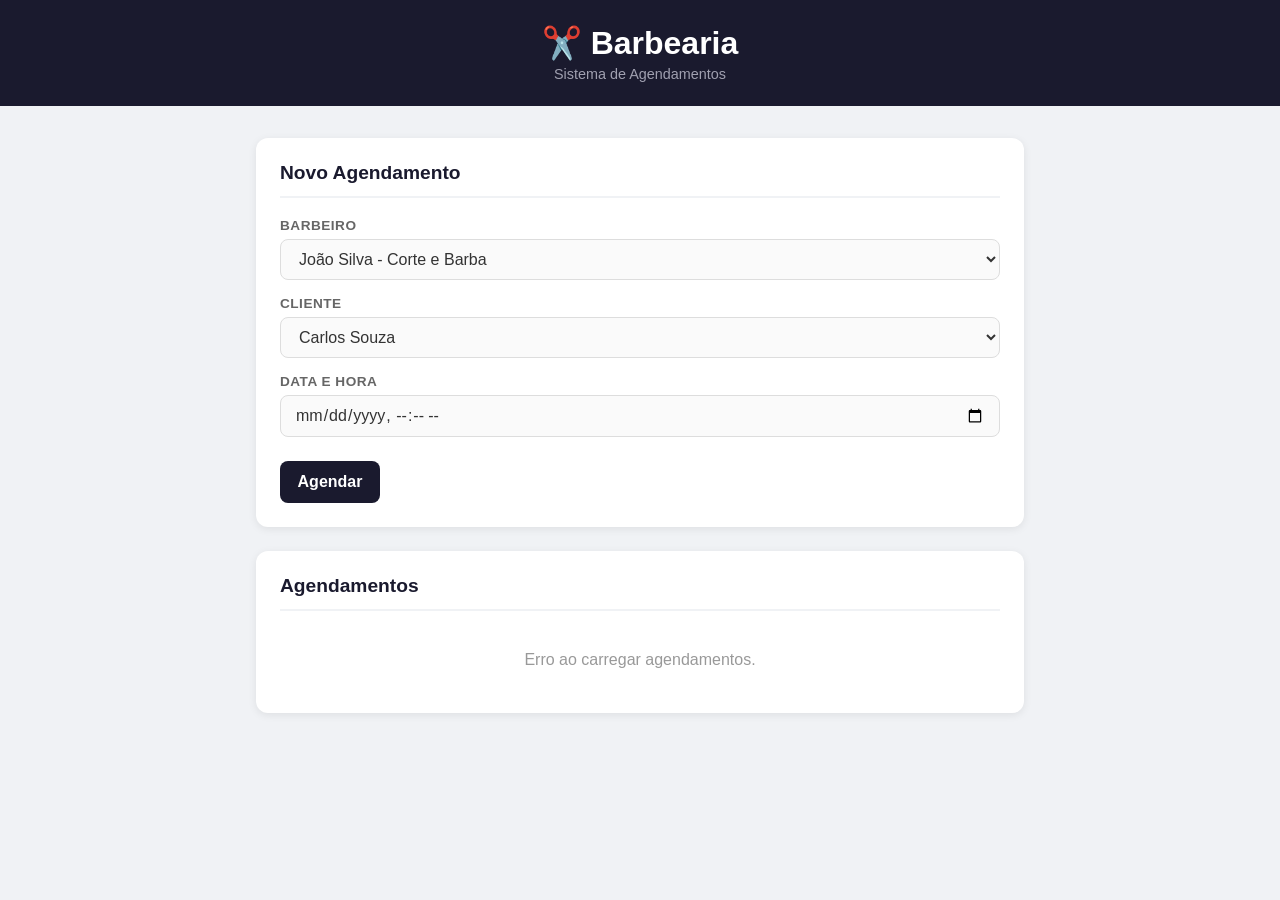
==== frontend/index.html @ 9477bc3a "feat: criação do frontend com HTML, CSS e JavaScript" ====
<!DOCTYPE html>
<html lang="en">
<head>
    <meta charset="UTF-8">
    <meta name="viewport" content="width=device-width, initial-scale=1.0">
    <title>Barbearia - Agendamentos</title>
    <link rel="stylesheet" href="style.css">
</head>
<body>
    <header>
        <h1>✂️ Barbearia</h1>
        <p>Sistema de Agendamentos</p>
    </header>
    
    <main>
        <!-- Formulário de Agendamento -->
         <section class="card" id="secao-formulario">
            <h2>Novo Agendamento</h2>

            <div class="campo">
                <label>Barbeiro</label>
                <select id="barbeiro_id">
                    <option value="1">João Silva - Corte e Barba</option>
                </select>
            </div>

            <div class="campo">
                <label>Cliente</label>
                <select id="cliente_id">
                    <option value="1">Carlos Souza</option>
                </select>
            </div>

            <div class="campo">
                <label>Data e Hora</label>
                <input type="datetime-local" id="data_hora">
            </div>

            <button id="btn-agendar">Agendar</button>

            <p id="mensagem-feedback"></p>
         </section>

         <!-- Lista de Agendamentos -->
          <section class="card" id="secao-lista">
            <h2>Agendamentos</h2>
            <div id="lista-agendamentos">
                <p>Carregando...</p>
            </div>
          </section>
    </main>
    
    <script src="app.js"></script>
</body>
</html>
---- frontend/style.css ----
* {
    margin: 0;
    padding: 0;
    box-sizing: border-box;
    font-family: 'Segoe UI', sans-serif;
}

body {
    background-color: #f0f2f5;
    color: #333;
}

header {
    background-color: #1a1a2e;
    color: white;
    text-align: center;
    padding: 24px;
}

header h1 {
    font-size: 2rem;
    margin-bottom: 4px;
}

header p {
    color: #a0a0b0;
    font-size: 0.9rem;
}

main {
    max-width: 800px;
    margin: 32px auto;
    padding: 0 16px;
    display: flex;
    flex-direction: column;
    gap: 24px;
}

.card {
    background-color: white;
    border-radius: 12px;
    padding: 24px;
    box-shadow: 0 2px 8px rgba(0,0,0,0.08);
}

.card h2 {
    font-size: 1.2rem;
    margin-bottom: 20px;
    color: #1a1a2e;
    border-bottom: 2px solid #f0f2f5;
    padding-bottom: 12px;
}

.campo {
    display: flex;
    flex-direction: column;
    margin-bottom: 16px;
}

.campo label {
    font-size: 0.85rem;
    font-weight: 600;
    color: #666;
    margin-bottom: 6px;
    text-transform: uppercase;
    letter-spacing: 0.5px;
}

.campo select,
.campo input {
    padding: 10px 14px;
    border: 1px solid #ddd;
    border-radius: 8px;
    font-size: 1rem;
    color: #333;
    background-color: #fafafa;
}

.campo select:focus,
.campo input:focus {
    outline: none;
    border-color: #1a1a2e;
    background-color: white;
}

button {
    width: 100px;
    padding: 12px;
    background-color: #1a1a2e;
    color: white;
    border: none;
    border-radius: 8px;
    font-size: 1rem;
    font-weight: 600;
    cursor: pointer;
    margin-top: 8px;
}

button:hover {
    background-color: #2d2d4e;
}

#mensagem-feedback {
    margin-top: 12px;
    padding: 10px 14px;
    border-radius: 8px;
    font-size: 0.9rem;
    display: none;
}

#mensagem-feedback.sucesso {
    background-color: #d4edda;
    color: #155724;
    display: block;
}

#mensagem-feedback.erro {
    background-color: #f8d7da;
    color: #721c24;
    display: block;
}

.agendamento-item {
    display: flex;
    justify-content: space-between;
    align-items: center;
    padding: 14px;
    border-radius: 8px;
    background-color: #f8f9fa;
    margin-bottom: 10px;
}

.agendamento-info p {
    font-size: 0.9rem;
    color: #666;
    margin-top: 4px;
}

.agendamento-info strong {
    color: #1a1a2e;
}

.status {
    padding: 4px 10px;
    border-radius: 20px;
    font-size: 0.8rem;
    font-weight: 600;
}

.status.confirmado {
    background-color: #f8d7da;
    color: #721c24;
}

.btn-cancelar {
    width: auto;
    padding: 6px 14px;
    background-color: #dc3545;
    font-size: 0.85rem;
    margin-top: 0;
    margin-left: 10px;
}

.btn-cancelar:hover {
    background-color: #c82333;
}

.vazio {
    text-align: center;
    color: #999;
    padding: 20px;
}
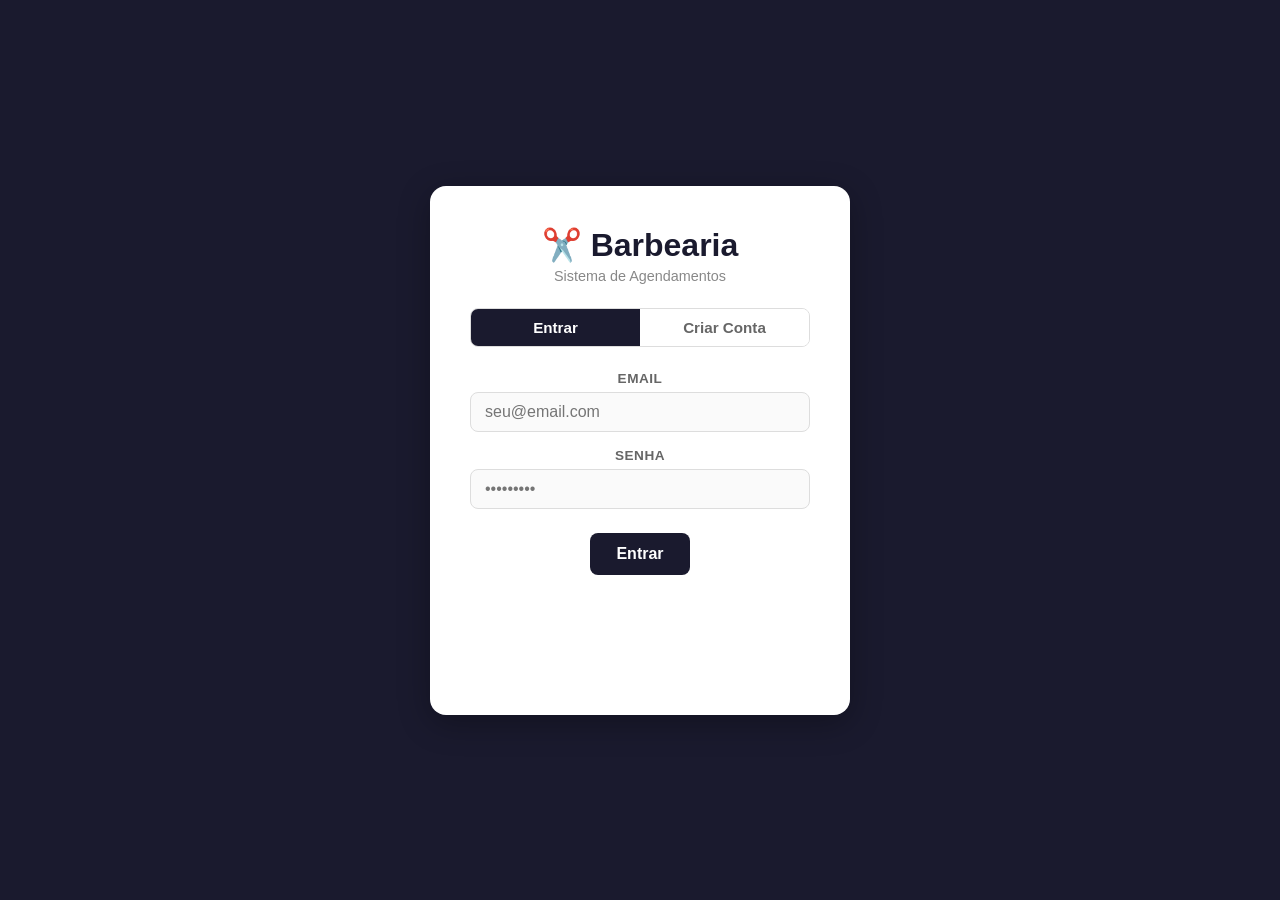
==== commit b75c501f: "feat: página inicial com login e registro de cliente" ====
--- a/frontend/index.html
+++ b/frontend/index.html
@@ -7,49 +7,109 @@
     <link rel="stylesheet" href="style.css">
 </head>
 <body>
-    <header>
-        <h1>✂️ Barbearia</h1>
-        <p>Sistema de Agendamentos</p>
-    </header>
     
-    <main>
-        <!-- Formulário de Agendamento -->
-         <section class="card" id="secao-formulario">
-            <h2>Novo Agendamento</h2>
+    
+    <!-- Tela de Login/Registro -->
+    <div id="tela-auth">
+        <div class="auth-card">
+            <h1>✂️ Barbearia</h1>
+            <p>Sistema de Agendamentos</p>
 
-            <div class="campo">
-                <label>Barbeiro</label>
-                <select id="barbeiro_id">
-                    <option value="1">João Silva - Corte e Barba</option>
-                </select>
+            <!-- Abas -->
+            <div style="display:flex; margin-bottom:24px; border-radius:8px; overflow:hidden; border:1px solid #ddd;">
+                <button id="aba-login" onclick="mostrarAba('login')"
+                    style="flex:1; padding:10px; background:#1a1a2e; color:white; border:none; cursor:pointer; font-size:0.95rem; font-weight:600; margin-top:0; border-radius:0;">
+                    Entrar
+                </button>
+                <button id="aba-registro" onclick="mostrarAba('registro')"
+                    style="flex:1; padding:10px; background:white; color:#666; border:none; cursor:pointer; font-size:0.95rem; font-weight:600; margin-top:0; border-radius:0;">
+                    Criar Conta
+                </button>
             </div>
 
-            <div class="campo">
-                <label>Cliente</label>
-                <select id="cliente_id">
-                    <option value="1">Carlos Souza</option>
-                </select>
+             <!-- Formulário de Login -->
+              <div id="form-login">
+                <div class="campo">
+                    <label>Email</label>
+                    <input type="email" id="login-email" placeholder="seu@email.com">
+                </div>
+                <div class="campo">
+                    <label>Senha</label>
+                    <input type="password" id="login-senha" placeholder="•••••••••">
+                </div>
+                <button onclick="login()">Entrar</button>
+              </div>
+
+              <!-- Formulário de Registro -->
+              <div id="form-registro" style="display: none;">
+
+                <div class="campo">
+                    <label>Nome</label>
+                    <input type="text" id="reg-nome" placeholder="Seu nome completo">
+                </div>
+
+                <div class="campo">
+                    <label>Telefone</label>
+                    <input type="text" id="reg-telefone" placeholder="55999999999">
+                </div>
+
+                <div class="campo">
+                    <label>Email</label>
+                    <input type="email" id="reg-email" placeholder="seu@email.com">
+                </div>
+
+                <div class="campo">
+                    <label>Senha</label>
+                    <input type="password" id="reg-senha" placeholder="•••••••••">
+                </div>
+                <button onclick="registrar()">Criar Conta</button>
+              </div>
+
+              <p id="auth-erro"></p>
+              <p id="auth-sucesso"></p>
+        </div>
+    </div>
+
+    <!-- Área de Agendamentos -->
+    <div id="area-agendamentos" style="display:none">
+
+        <header>
+            <h1>✂️ Barbearia</h1>
+            <div style="display:flex; align-items:center; gap:16px;">
+                <span id="nome-cliente" style="color:#a0a0b0; font-size:0.95rem;"></span>
+                <button id="btn-logout" onclick="logout()" style="width:auto; padding:6px 16px; background:transparent; border:1px solid white; font-size:0.9rem; margin-top:0;">Sair</button>
             </div>
+        </header>
 
-            <div class="campo">
-                <label>Data e Hora</label>
-                <input type="datetime-local" id="data_hora">
-            </div>
+        <main>
+            <!-- Formulário de Agendamento -->
+            <section class="card" id="secao-formulario">
+                <h2>Novo Agendamento</h2>
 
-            <button id="btn-agendar">Agendar</button>
+                <div class="campo">
+                    <label>Barbeiro</label>
+                    <select id="barbeiro_id"></select>
+                </div>
 
-            <p id="mensagem-feedback"></p>
-         </section>
+                <div class="campo">
+                    <label>Data e Hora</label>
+                    <input type="datetime-local" id="data_hora">
+                </div>
 
-         <!-- Lista de Agendamentos -->
-          <section class="card" id="secao-lista">
-            <h2>Agendamentos</h2>
-            <div id="lista-agendamentos">
-                <p>Carregando...</p>
-            </div>
-          </section>
-    </main>
-    
+                <button onclick="criarAgendamento()">Agendar</button>
+                <p id="mensagem-feedback"></p>
+            </section>
+
+            <!-- Lista de Agendamentos -->
+            <section class="card" id="secao-lista">
+                <h2>Meus Agendamentos</h2>
+                <div id="lista-agendamentos">
+                    <p>Carregando...</p>
+                </div>
+            </section>
+        </main>
+    </div>
+
     <script src="app.js"></script>
 </body>
 </html>
--- a/frontend/style.css
+++ b/frontend/style.css
@@ -169,4 +169,78 @@
     text-align: center;
     color: #999;
     padding: 20px;
+}
+
+/* ─── AUTH ───────────────────────────────────────── */
+#tela-auth {
+    min-height: 100vh;
+    display: flex;
+    align-items: center;
+    justify-content: center;
+    background-color: #1a1a2e;
+}
+
+.auth-card {
+    background: white;
+    padding: 40px;
+    border-radius: 16px;
+    width: 100%;
+    max-width: 420px;
+    box-shadow: 0 8px 32px rgba(0,0,0,0.3);
+    text-align: center;
+}
+
+.auth-card h1 {
+    font-size: 2rem;
+    color: #1a1a2e;
+    margin-bottom: 4px;
+}
+
+.auth-card > p {
+    color: #888;
+    margin-bottom: 24px;
+    font-size: 0.9rem;
+}
+
+/* ─── ABAS ───────────────────────────────────────── */
+.abas {
+    display: flex;
+    margin-bottom: 24px;
+    border-radius: 8px;
+    overflow: hidden;
+    border: 1px solid #ddd;
+}
+
+.abas button {
+    flex: 1;
+    padding: 10px;
+    background: white !important;
+    color: #666 !important;
+    border: none;
+    cursor: pointer;
+    font-size: 0.95rem;
+    font-weight: 600;
+    width: auto;
+    margin-top: 0;
+    border-radius: 0;
+}
+
+.abas button.ativa {
+    background-color: #1a1a2e !important;
+    color: white !important;
+}
+
+/* ─── MENSAGENS AUTH ─────────────────────────────── */
+#auth-erro {
+    color: #dc3545;
+    font-size: 0.85rem;
+    margin-top: 12px;
+    min-height: 20px;
+}
+
+#auth-sucesso {
+    color: #28a745;
+    font-size: 0.85rem;
+    margin-top: 12px;
+    min-height: 20px;
 }
